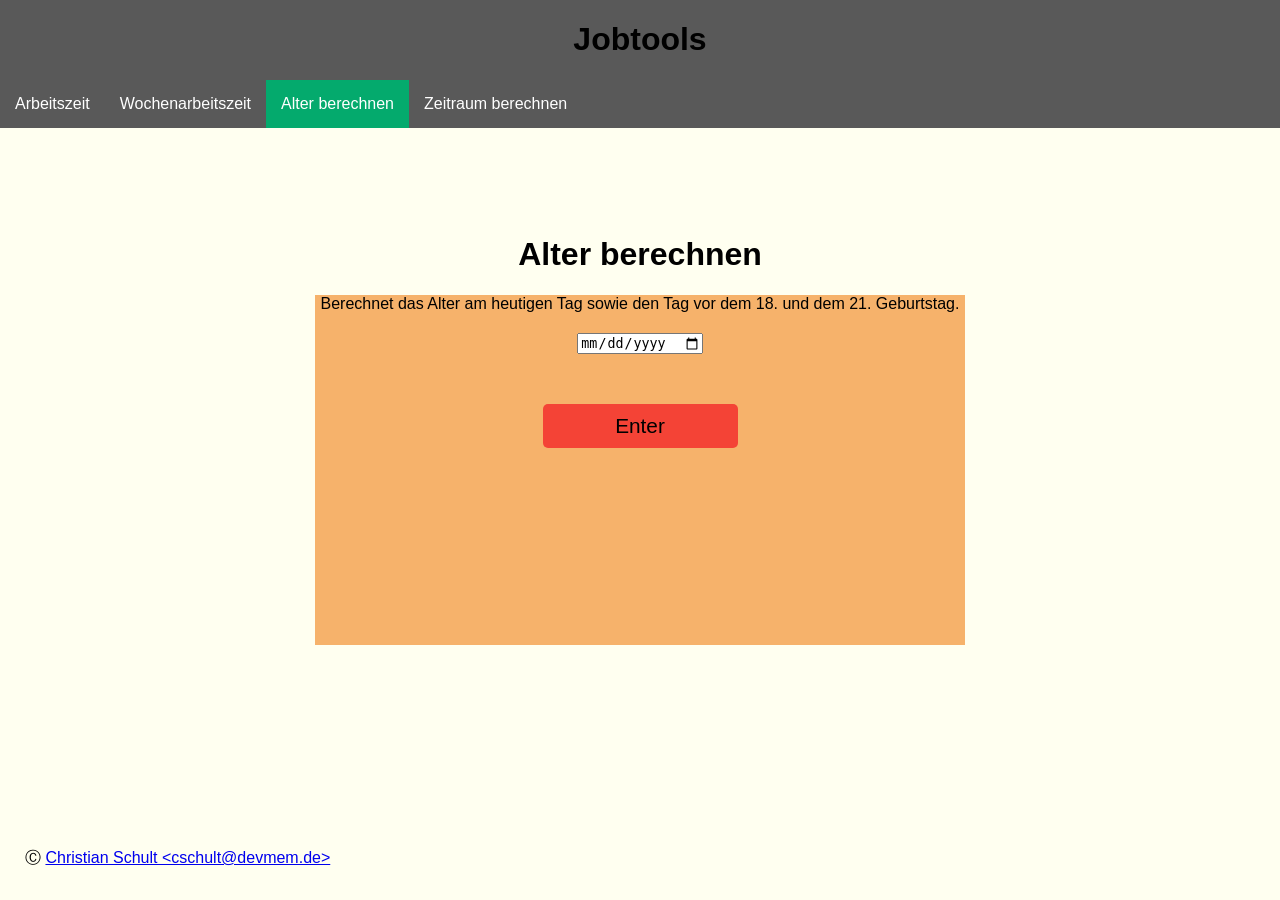
==== ages.html @ 086c0477 "Initial commit" ====
<!doctype html>
<html lang="de">

<head>
  <meta charset="UTF-8" />
  <meta name="viewport" content="width=device-width, initial-scale=1" />
  <title>mehr Ideen</title>
  <link href="style.css" rel="stylesheet" />
  <script src="ages.js" async></script>
</head>

<body>
  <header>
    <h1>Jobtools</h1>
    <nav class="navbar">
      <ul>
        <li><a href="index.html">Arbeitszeit</a></li>
        <li><a href="convert.html">Wochenarbeitszeit</a></li>
        <li><a class="active" href="#">Alter berechnen</a></li>
        <li><a href="durations.html">Zeitraum berechnen</a></li>
      </ul>
    </nav>
  </header>

  <main>
    <h1>Alter berechnen</h1>
    <div id="maxi-container">
      Berechnet das Alter am heutigen Tag sowie den Tag vor dem 18. und dem
      21. Geburtstag.<br />

      <div id="input-container">
        <input type="date" name="birthday" id="birthday" value="" />
      </div>
      <div id="button-container">
        <button type="submit" onclick="action()">Enter</button>
      </div>
      <div id="result-container">
        <p>heutiges Alter:</p>
        <p id="age-today"></p>
        <p>Tag vor dem 18.:</p>
        <p id="day-before-18"></p>
        <p>Tag vor dem 21.:</p>
        <p id="day-before-21"></p>
      </div>
    </div>
  </main>

  <footer>
    <p>
      &#9400;
      <a href="mailto:cschult@devmem.de">Christian Schult &lt;cschult@devmem.de&gt;</a>
    </p>
  </footer>
</body>

</html>
---- style.css ----
body {
  margin: 0;
  background-color: ivory;
  font-family: Arial, Helvetica, sans-serif;
  font-size: 1rem;
}

header {
  position: fixed;
  top: 0;
  left: 0;
  width: 100%;
  z-index: 999;
  background-color: hsl(0, 0%, 35%);
}

footer {
  position: fixed;
  bottom: 0;
  padding: 15px 25px;
}

h1 {
  text-align: center;
}

.navbar ul {
  margin: 0;
  list-style-type: none;
  background-color: hsl(0, 0%, 35%);
  padding: 0;
  overflow: hidden;
}

.navbar a {
  color: white;
  text-decoration: none;
  padding: 15px;
  display: block;
  text-align: center;
}

.navbar a:hover {
  background-color: hsl(0, 0%, 60%);
}

.navbar li {
  float: left;
}

.navbar a.active {
  /* background-color: hsl(0, 0%, 15%); */
  background-color: #04AA6D;
}
/* main h2 { */
/*   font-family: Arial, Helvetica, sans-serif; */
/* } */

main {
  margin-top: 200px;
  padding: 15px 25px;
}

#maxi-container {
  min-width: 300px;
  max-width: 650px;
  height: 350px;
  text-align: center;
  margin: 0 auto;
  background-color: #f6b26b;
}

#input-container {
  display: flex;
  flex-direction: column;
  /* display: flex; */
  align-items: center;
  margin: 0 0 30px 0;
  /* min-width: 300px; */
  /* max-width: 450px; */
  border: none;
  padding: 20px 45px;
  /* border-radius: 5px; */
  text-align: center;
  background-color: #f6b26b;
}

.input-line {
  display: flex;
  align-items: center;
  text-align: center;
}

.input-line button {
  margin: 10px;
  /* display: block; */
  /* margin: 10px; */
  padding: 20px 45px;
  width: 180px;
}

#button-container {
  /* display: flex; */
  /* align-items: center; */
  /* margin: 0 60px 0 60px; */
  /* min-width: 300px; */
  /* max-width: 450px; */
  /* width: 392px; */
  border: none;
  /* padding: 20px 45px; */
  /* border-radius: 5px; */
  text-align: center;
}

#result-container {
  /* display: flex; */
  /* flex-direction: column; */
  visibility: hidden;
  /* align-items: center; */
  /* width: 300px; */
  margin: 30px 0 0 0;
  /* min-width: 300px; */
  /* max-width: 450px; */
  /* height: 180px; */
  border: none;
  /* padding: 20px 45px; */
  /* border-radius: 5px; */
  text-align: center;
  background-color: #6aa84f;
}

button {
  margin: 0 auto;
  display: block;
  width: 30%;
  /* width: 300px; */
  padding: 10px 0px;
  border-radius: 5px;
  /* https://www.color-hex.com/color/f44336 */
  background-color: #f44336;
  font-size: 1.3rem;
  cursor: pointer;
  outline: none;
  border: none;
  /* box-shadow: 0 6px #999; */
  /* transition: all 0.4s ease; */
  /* transition: margin 0.4s ease; */
}

button span {
  display: inline-block;
}

button:hover {
  /* background-color: #f44336; */
  /* background-color: #f55a4e; */
  background-color: #db3c30;
  scale: 1.03;
}

button:hover span {
  transform: scale(0.9709);
}

button:active {
  /* background-color: #3e8e41; */
  background-color: #6aa84f;
  box-shadow: 0 4px #666;
  transform: translateY(3px);
}

#workTime, #endDay, #diffTime, #pause {
  display: none;
  /* padding: 5px 10px; */
  margin: 8px;
  background-color: #6aa84f;
}

input[type=time] {
  margin-left: 5px;
  margin-right: 5px;
  font-size: 1.1rem;
  border-radius: 4px;
  border: none;
}

footer b {
  text-decoration: none;
}

#week-container {
  display: flex;
  flex-direction: column;
  align-items: center;
  gap: 8px;
  width: 300px;
  border: none;
  padding: 20px 45px;
  border-radius: 5px;
  text-align: center;
  background-color: #6fa8dc;
}

#week-inputs {
  display: flex;
  align-items: center;
  gap: 5px;
}

#weekPercent {
  min-width: 3ch;
  font-size: 1.1rem;
  border-radius: 4px;
  border: none;
  text-align: right;
  -moz-appearance: textfield;
}

#weekPercent::-webkit-outer-spin-button,
#weekPercent::-webkit-inner-spin-button {
  -webkit-appearance: none;
  margin: 0;
}

#weekHours {
  width: 60px;
  font-size: 1.1rem;
  border-radius: 4px;
  border: none;
  text-align: right;
}
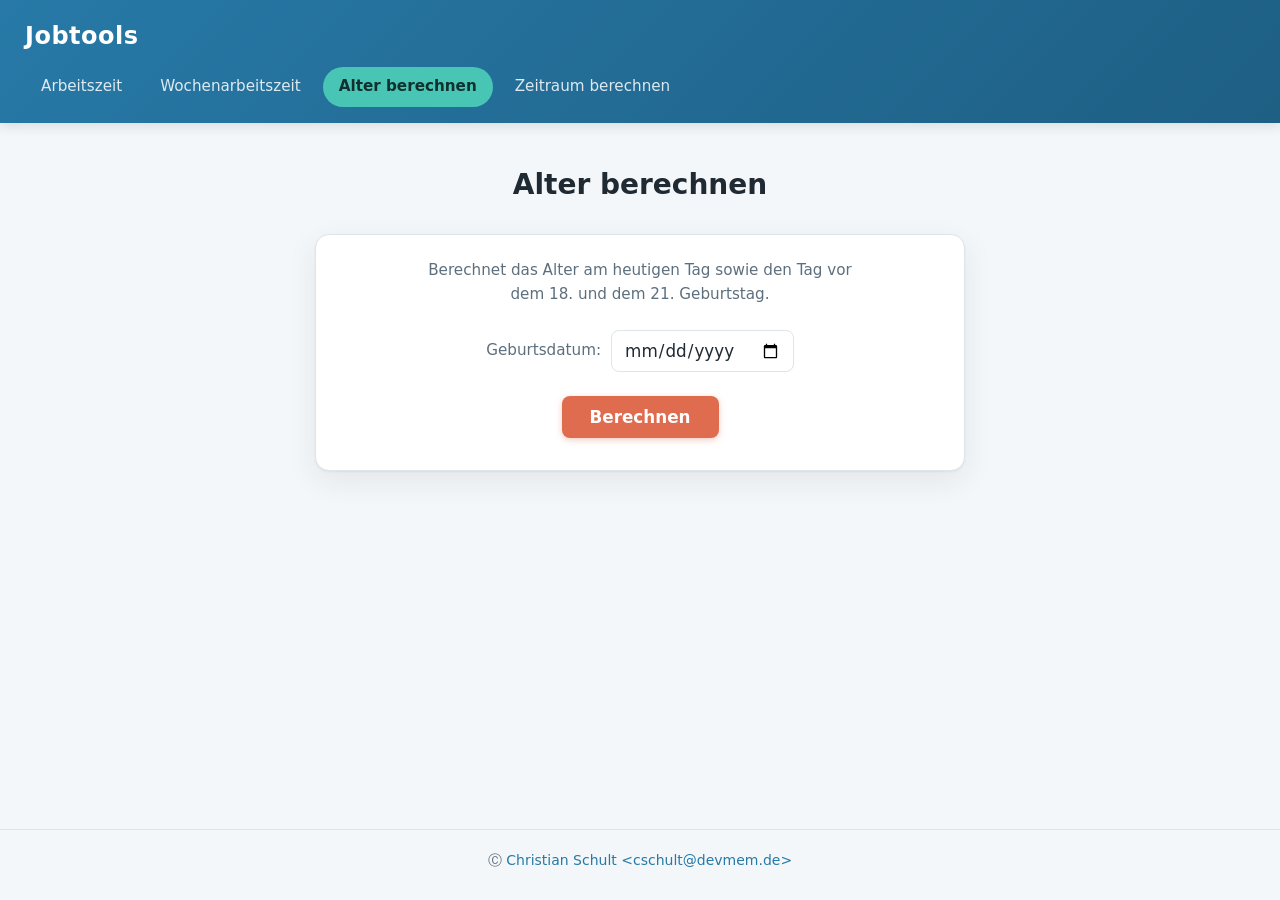
==== commit d5597e51: "Einheitliches Design für alle Seiten - style.css neu aufgebaut: Designsystem mit CSS-Variablen für d" ====
--- a/ages.html
+++ b/ages.html
@@ -4,14 +4,14 @@
 <head>
   <meta charset="UTF-8" />
   <meta name="viewport" content="width=device-width, initial-scale=1" />
-  <title>mehr Ideen</title>
+  <title>Alter berechnen</title>
   <link href="style.css" rel="stylesheet" />
   <script src="ages.js" async></script>
 </head>
 
 <body>
   <header>
-    <h1>Jobtools</h1>
+    <p class="brand">Jobtools</p>
     <nav class="navbar">
       <ul>
         <li><a href="index.html">Arbeitszeit</a></li>
@@ -25,22 +25,24 @@
   <main>
     <h1>Alter berechnen</h1>
     <div id="maxi-container">
-      Berechnet das Alter am heutigen Tag sowie den Tag vor dem 18. und dem
-      21. Geburtstag.<br />
+      <p class="hint">
+        Berechnet das Alter am heutigen Tag sowie den Tag vor dem 18. und dem
+        21. Geburtstag.
+      </p>
 
       <div id="input-container">
-        <input type="date" name="birthday" id="birthday" value="" />
+        <div class="input-line">
+          <label for="birthday">Geburtsdatum:</label>
+          <input type="date" name="birthday" id="birthday" value="" />
+        </div>
       </div>
       <div id="button-container">
-        <button type="submit" onclick="action()">Enter</button>
+        <button type="submit" onclick="action()">Berechnen</button>
       </div>
       <div id="result-container">
-        <p>heutiges Alter:</p>
-        <p id="age-today"></p>
-        <p>Tag vor dem 18.:</p>
-        <p id="day-before-18"></p>
-        <p>Tag vor dem 21.:</p>
-        <p id="day-before-21"></p>
+        <p>heutiges Alter: <span id="age-today"></span></p>
+        <p>Tag vor dem 18.: <span id="day-before-18"></span></p>
+        <p>Tag vor dem 21.: <span id="day-before-21"></span></p>
       </div>
     </div>
   </main>
--- a/style.css
+++ b/style.css
@@ -1,231 +1,478 @@
+/* ---------------------------------------------------------------
+   jobtools – gemeinsames Designsystem
+   Farben: #2779a7 (Blau), #49c5b6 (Türkis), #DF6C4F (Koralle)
+   --------------------------------------------------------------- */
+
+:root {
+  --blue: #2779a7;
+  --blue-dark: #1e5f84;
+  --blue-tint: #eaf3f8;
+  --teal: #49c5b6;
+  --teal-dark: #35a698;
+  --teal-tint: #e7f8f5;
+  --coral: #df6c4f;
+  --coral-dark: #c8563a;
+  --coral-tint: #fdefe9;
+
+  --ink: #1f2a33;
+  --muted: #5d6f7d;
+  --bg: #f4f7f9;
+  --surface: #ffffff;
+  --border: #dde5ea;
+
+  --radius: 14px;
+  --radius-sm: 8px;
+  --shadow: 0 1px 2px rgba(31, 42, 51, 0.06), 0 10px 30px rgba(31, 42, 51, 0.08);
+  --ring: 0 0 0 3px rgba(73, 197, 182, 0.35);
+}
+
+*,
+*::before,
+*::after {
+  box-sizing: border-box;
+}
+
 body {
   margin: 0;
-  background-color: ivory;
-  font-family: Arial, Helvetica, sans-serif;
+  min-height: 100vh;
+  display: flex;
+  flex-direction: column;
+  background-color: var(--bg);
+  color: var(--ink);
+  font-family: "Segoe UI", system-ui, -apple-system, Roboto, Arial, sans-serif;
   font-size: 1rem;
-}
+  line-height: 1.55;
+  -webkit-font-smoothing: antialiased;
+}
+
+/* ---------------------------------------------------------------
+   Kopfbereich und Navigation
+   --------------------------------------------------------------- */
 
 header {
-  position: fixed;
+  position: sticky;
   top: 0;
-  left: 0;
+  z-index: 999;
+  background: linear-gradient(135deg, var(--blue) 0%, var(--blue-dark) 100%);
+  box-shadow: 0 2px 12px rgba(31, 42, 51, 0.15);
+}
+
+.brand {
+  margin: 0;
+  padding: 18px 25px 0;
+  color: #fff;
+  font-size: 1.5rem;
+  font-weight: 600;
+  letter-spacing: 0.02em;
+}
+
+.navbar ul {
+  display: flex;
+  flex-wrap: wrap;
+  gap: 6px;
+  margin: 0;
+  padding: 12px 25px 16px;
+  list-style: none;
+}
+
+.navbar a {
+  display: block;
+  padding: 8px 16px;
+  border-radius: 999px;
+  color: rgba(255, 255, 255, 0.85);
+  font-size: 0.95rem;
+  text-decoration: none;
+  transition: background-color 0.2s ease, color 0.2s ease;
+}
+
+.navbar a:hover {
+  background-color: rgba(255, 255, 255, 0.15);
+  color: #fff;
+}
+
+.navbar a.active {
+  background-color: var(--teal);
+  color: #10312d;
+  font-weight: 600;
+}
+
+/* ---------------------------------------------------------------
+   Grundgerüst
+   --------------------------------------------------------------- */
+
+main {
+  flex: 1;
   width: 100%;
-  z-index: 999;
-  background-color: hsl(0, 0%, 35%);
+  padding: 40px 25px 60px;
+}
+
+main h1 {
+  margin: 0 auto 28px;
+  max-width: 650px;
+  font-size: 1.75rem;
+  font-weight: 600;
+  text-align: center;
+}
+
+main h3 {
+  margin: 0 0 20px;
+  color: var(--muted);
+  font-size: 1rem;
+  font-weight: 500;
 }
 
 footer {
-  position: fixed;
-  bottom: 0;
-  padding: 15px 25px;
-}
-
-h1 {
+  padding: 20px 25px 28px;
+  border-top: 1px solid var(--border);
+  color: var(--muted);
+  font-size: 0.875rem;
   text-align: center;
 }
 
-.navbar ul {
-  margin: 0;
-  list-style-type: none;
-  background-color: hsl(0, 0%, 35%);
-  padding: 0;
-  overflow: hidden;
-}
-
-.navbar a {
-  color: white;
+footer p {
+  margin: 0;
+}
+
+footer a {
+  color: var(--blue);
   text-decoration: none;
-  padding: 15px;
-  display: block;
+}
+
+footer a:hover {
+  text-decoration: underline;
+}
+
+/* ---------------------------------------------------------------
+   Karte
+   --------------------------------------------------------------- */
+
+#maxi-container {
+  min-width: 280px;
+  max-width: 650px;
+  margin: 0 auto;
+  padding: 32px 28px;
+  border: 1px solid var(--border);
+  border-radius: var(--radius);
+  background-color: var(--surface);
+  box-shadow: var(--shadow);
   text-align: center;
 }
 
-.navbar a:hover {
-  background-color: hsl(0, 0%, 60%);
-}
-
-.navbar li {
-  float: left;
-}
-
-.navbar a.active {
-  /* background-color: hsl(0, 0%, 15%); */
-  background-color: #04AA6D;
-}
-/* main h2 { */
-/*   font-family: Arial, Helvetica, sans-serif; */
-/* } */
-
-main {
-  margin-top: 200px;
-  padding: 15px 25px;
-}
-
-#maxi-container {
-  min-width: 300px;
-  max-width: 650px;
-  height: 350px;
-  text-align: center;
-  margin: 0 auto;
-  background-color: #f6b26b;
-}
-
 #input-container {
-  display: flex;
-  flex-direction: column;
-  /* display: flex; */
-  align-items: center;
-  margin: 0 0 30px 0;
-  /* min-width: 300px; */
-  /* max-width: 450px; */
-  border: none;
-  padding: 20px 45px;
-  /* border-radius: 5px; */
-  text-align: center;
-  background-color: #f6b26b;
-}
-
-.input-line {
-  display: flex;
-  align-items: center;
-  text-align: center;
-}
-
-.input-line button {
-  margin: 10px;
-  /* display: block; */
-  /* margin: 10px; */
-  padding: 20px 45px;
-  width: 180px;
-}
-
-#button-container {
-  /* display: flex; */
-  /* align-items: center; */
-  /* margin: 0 60px 0 60px; */
-  /* min-width: 300px; */
-  /* max-width: 450px; */
-  /* width: 392px; */
-  border: none;
-  /* padding: 20px 45px; */
-  /* border-radius: 5px; */
-  text-align: center;
-}
-
-#result-container {
-  /* display: flex; */
-  /* flex-direction: column; */
-  visibility: hidden;
-  /* align-items: center; */
-  /* width: 300px; */
-  margin: 30px 0 0 0;
-  /* min-width: 300px; */
-  /* max-width: 450px; */
-  /* height: 180px; */
-  border: none;
-  /* padding: 20px 45px; */
-  /* border-radius: 5px; */
-  text-align: center;
-  background-color: #6aa84f;
-}
-
-button {
-  margin: 0 auto;
-  display: block;
-  width: 30%;
-  /* width: 300px; */
-  padding: 10px 0px;
-  border-radius: 5px;
-  /* https://www.color-hex.com/color/f44336 */
-  background-color: #f44336;
-  font-size: 1.3rem;
-  cursor: pointer;
-  outline: none;
-  border: none;
-  /* box-shadow: 0 6px #999; */
-  /* transition: all 0.4s ease; */
-  /* transition: margin 0.4s ease; */
-}
-
-button span {
-  display: inline-block;
-}
-
-button:hover {
-  /* background-color: #f44336; */
-  /* background-color: #f55a4e; */
-  background-color: #db3c30;
-  scale: 1.03;
-}
-
-button:hover span {
-  transform: scale(0.9709);
-}
-
-button:active {
-  /* background-color: #3e8e41; */
-  background-color: #6aa84f;
-  box-shadow: 0 4px #666;
-  transform: translateY(3px);
-}
-
-#workTime, #endDay, #diffTime, #pause {
-  display: none;
-  /* padding: 5px 10px; */
-  margin: 8px;
-  background-color: #6aa84f;
-}
-
-input[type=time] {
-  margin-left: 5px;
-  margin-right: 5px;
-  font-size: 1.1rem;
-  border-radius: 4px;
-  border: none;
-}
-
-footer b {
-  text-decoration: none;
-}
-
-#week-container {
   display: flex;
   flex-direction: column;
   align-items: center;
+  gap: 14px;
+  margin: 0 0 24px;
+  text-align: center;
+}
+
+.input-line {
+  display: flex;
+  flex-wrap: wrap;
+  align-items: center;
+  justify-content: center;
+  gap: 10px;
+}
+
+/* Beschriftung, Eingabe und Button zeilenübergreifend bündig */
+.form-grid {
+  display: grid;
+  grid-template-columns: max-content max-content max-content;
+  justify-content: center;
+  align-items: center;
+  gap: 14px;
+}
+
+.form-grid label {
+  text-align: right;
+}
+
+.form-grid input {
+  width: 8rem;
+}
+
+label {
+  color: var(--muted);
+  font-size: 0.95rem;
+  font-weight: 500;
+}
+
+/* ---------------------------------------------------------------
+   Formularelemente
+   --------------------------------------------------------------- */
+
+input[type="time"],
+input[type="date"],
+input[type="number"],
+input[type="text"] {
+  padding: 9px 12px;
+  border: 1px solid var(--border);
+  border-radius: var(--radius-sm);
+  background-color: var(--surface);
+  color: var(--ink);
+  font-family: inherit;
+  font-size: 1.05rem;
+  transition: border-color 0.2s ease, box-shadow 0.2s ease;
+}
+
+input[type="time"]:hover,
+input[type="date"]:hover,
+input[type="number"]:hover,
+input[type="text"]:hover {
+  border-color: var(--teal);
+}
+
+input:focus-visible {
+  outline: none;
+  border-color: var(--teal);
+  box-shadow: var(--ring);
+}
+
+/* Optionsfelder als Segmente */
+
+.option-group {
+  display: flex;
+  flex-wrap: wrap;
+  justify-content: center;
   gap: 8px;
-  width: 300px;
+}
+
+.option-group input[type="radio"] {
+  position: absolute;
+  opacity: 0;
+  pointer-events: none;
+}
+
+.option-group label {
+  padding: 8px 18px;
+  border: 1px solid var(--border);
+  border-radius: 999px;
+  background-color: var(--surface);
+  cursor: pointer;
+  transition: all 0.2s ease;
+}
+
+.option-group label:hover {
+  border-color: var(--teal);
+  color: var(--teal-dark);
+}
+
+.option-group input[type="radio"]:checked + label {
+  border-color: var(--teal);
+  background-color: var(--teal);
+  color: #10312d;
+  font-weight: 600;
+}
+
+.option-group input[type="radio"]:focus-visible + label {
+  box-shadow: var(--ring);
+}
+
+/* ---------------------------------------------------------------
+   Buttons
+   --------------------------------------------------------------- */
+
+button {
+  padding: 11px 28px;
   border: none;
-  padding: 20px 45px;
-  border-radius: 5px;
-  text-align: center;
-  background-color: #6fa8dc;
-}
-
-#week-inputs {
-  display: flex;
+  border-radius: var(--radius-sm);
+  background-color: var(--coral);
+  color: #fff;
+  font-family: inherit;
+  font-size: 1.05rem;
+  font-weight: 600;
+  cursor: pointer;
+  box-shadow: 0 2px 6px rgba(223, 108, 79, 0.35);
+  transition: background-color 0.2s ease, transform 0.1s ease,
+    box-shadow 0.2s ease;
+}
+
+button:hover {
+  background-color: var(--coral-dark);
+  box-shadow: 0 4px 12px rgba(223, 108, 79, 0.4);
+}
+
+button:focus-visible {
+  outline: none;
+  box-shadow: var(--ring);
+}
+
+button:active {
+  transform: translateY(2px);
+  box-shadow: 0 1px 3px rgba(223, 108, 79, 0.35);
+}
+
+#button-container {
+  display: flex;
+  justify-content: center;
+  margin: 8px 0 0;
+}
+
+/* ---------------------------------------------------------------
+   Ergebnisse
+   --------------------------------------------------------------- */
+
+/* Sichtbarkeit steuern index.js bzw. ages.js über display */
+#result-container {
+  display: none;
+  flex-direction: column;
+  gap: 8px;
+  margin: 26px 0 0;
+  padding: 20px;
+  border: 1px solid var(--border);
+  border-left: 4px solid var(--blue);
+  border-radius: var(--radius-sm);
+  background-color: var(--blue-tint);
+  text-align: left;
+}
+
+#result-container p {
+  margin: 0;
+  font-size: 1.05rem;
+}
+
+#result-container span {
+  color: var(--blue-dark);
+  font-weight: 600;
+  font-variant-numeric: tabular-nums;
+}
+
+/* Ergebniszeilen der Arbeitszeitberechnung – Sichtbarkeit steuert index.js */
+#workTime,
+#endDay,
+#diffTime,
+#pause {
+  display: none;
+}
+
+.result-box {
+  display: flex;
+  flex-direction: column;
+  gap: 8px;
+  margin: 26px 0 0;
+  padding: 20px;
+  border: 1px solid var(--border);
+  border-left: 4px solid var(--blue);
+  border-radius: var(--radius-sm);
+  background-color: var(--blue-tint);
+  text-align: left;
+}
+
+/* Ergebnisbox ausblenden, bis ein Wert berechnet wurde */
+.result-box:not(:has(.value:not(:empty))) {
+  display: none;
+}
+
+.result-grid {
+  display: grid;
+  grid-template-columns: max-content 1fr;
+  align-items: baseline;
+  gap: 12px 18px;
+  margin: 0;
+}
+
+.result-grid dt {
+  color: var(--muted);
+  font-size: 0.95rem;
+}
+
+.result-grid dd {
+  display: flex;
+  flex-wrap: wrap;
+  align-items: baseline;
+  gap: 10px;
+  margin: 0;
+  color: var(--blue-dark);
+  font-size: 1.15rem;
+  font-weight: 600;
+  font-variant-numeric: tabular-nums;
+}
+
+/* Einheitenkennzeichnung – macht dezimal und hh:mm unterscheidbar */
+.unit {
+  padding: 2px 10px;
+  border-radius: 999px;
+  background-color: var(--teal);
+  color: #10312d;
+  font-size: 0.75rem;
+  font-weight: 600;
+  letter-spacing: 0.02em;
+}
+
+.note {
+  margin: 16px 0 0;
+  color: var(--muted);
+  font-size: 0.85rem;
+  font-weight: 400;
+}
+
+/* ---------------------------------------------------------------
+   Zeitraum berechnen
+   --------------------------------------------------------------- */
+
+.field-group {
+  display: flex;
+  flex-direction: column;
   align-items: center;
-  gap: 5px;
-}
-
-#weekPercent {
-  min-width: 3ch;
-  font-size: 1.1rem;
-  border-radius: 4px;
-  border: none;
-  text-align: right;
-  -moz-appearance: textfield;
-}
-
-#weekPercent::-webkit-outer-spin-button,
-#weekPercent::-webkit-inner-spin-button {
-  -webkit-appearance: none;
-  margin: 0;
-}
-
-#weekHours {
-  width: 60px;
-  font-size: 1.1rem;
-  border-radius: 4px;
-  border: none;
-  text-align: right;
-}
+  gap: 12px;
+  margin: 0 0 24px;
+}
+
+.field-group:last-of-type {
+  margin-bottom: 0;
+}
+
+.hint {
+  margin: -8px auto 24px;
+  max-width: 46ch;
+  color: var(--muted);
+  font-size: 0.95rem;
+}
+
+/* ---------------------------------------------------------------
+   Kleine Bildschirme
+   --------------------------------------------------------------- */
+
+@media (max-width: 480px) {
+  main {
+    padding: 24px 14px 40px;
+  }
+
+  #maxi-container {
+    padding: 24px 18px;
+  }
+
+  .brand,
+  .navbar ul {
+    padding-left: 14px;
+    padding-right: 14px;
+  }
+
+  .form-grid {
+    grid-template-columns: 1fr;
+    gap: 8px;
+  }
+
+  .form-grid label {
+    text-align: center;
+  }
+
+  .form-grid input {
+    width: 100%;
+  }
+
+  .form-grid button {
+    margin-bottom: 10px;
+    width: 100%;
+  }
+
+  .result-grid {
+    grid-template-columns: 1fr;
+    gap: 4px 0;
+  }
+
+  .result-grid dd {
+    margin-bottom: 10px;
+  }
+}
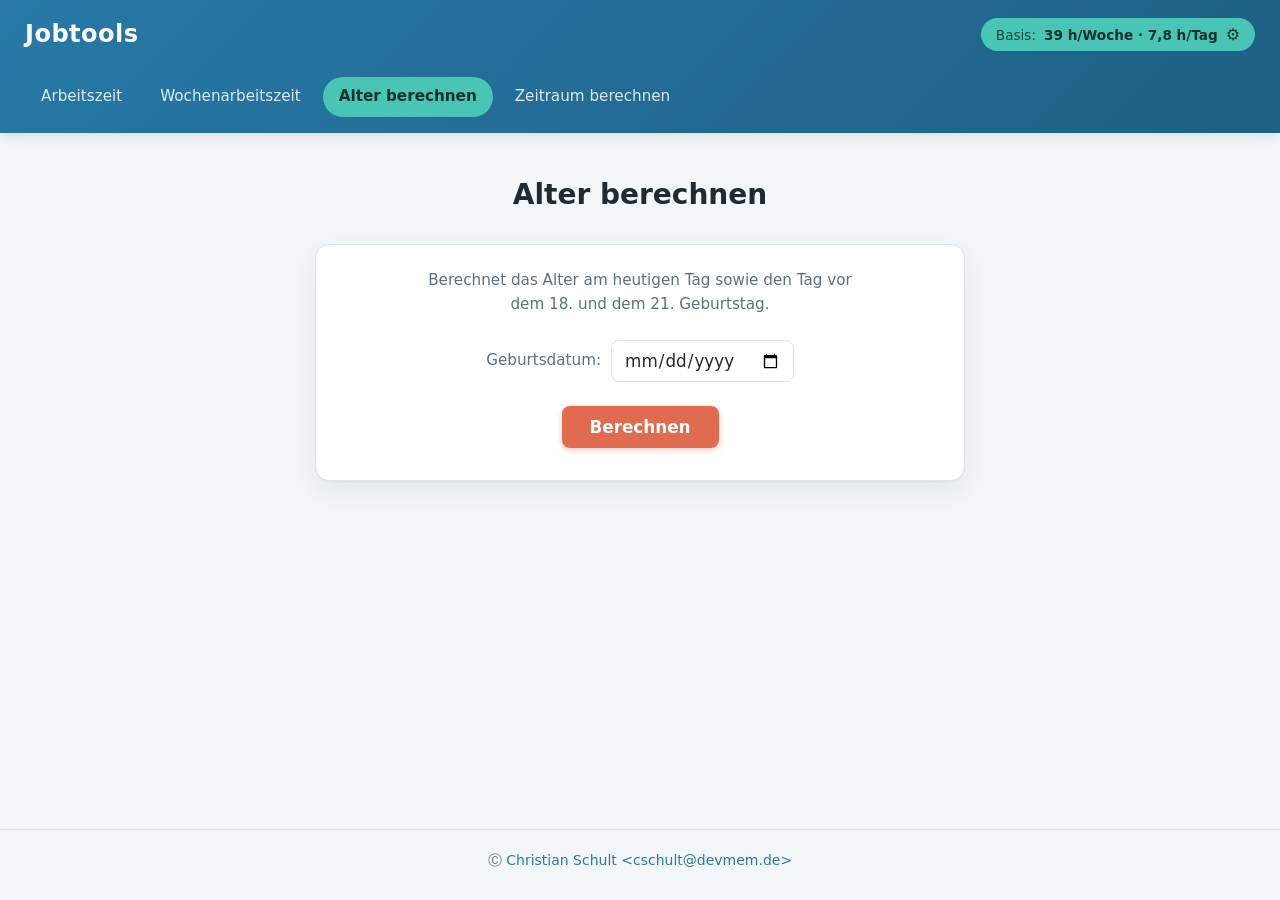
==== commit dc7b093e: "Berechnungsbasis einstellbar und dauerhaft speichern Wochenstunden und Stunden pro Arbeitstag sind z" ====
--- a/ages.html
+++ b/ages.html
@@ -6,7 +6,8 @@
   <meta name="viewport" content="width=device-width, initial-scale=1" />
   <title>Alter berechnen</title>
   <link href="style.css" rel="stylesheet" />
-  <script src="ages.js" async></script>
+  <script src="settings.js" defer></script>
+  <script src="ages.js" defer></script>
 </head>
 
 <body>
--- a/style.css
+++ b/style.css
@@ -53,17 +53,30 @@
   position: sticky;
   top: 0;
   z-index: 999;
+  display: flex;
+  flex-wrap: wrap;
+  align-items: center;
+  gap: 12px;
+  padding: 16px 25px 0;
   background: linear-gradient(135deg, var(--blue) 0%, var(--blue-dark) 100%);
   box-shadow: 0 2px 12px rgba(31, 42, 51, 0.15);
 }
 
+/* Reihenfolge im Header: Titel, Basis-Anzeige, darunter die Navigation.
+   settings.js hängt die Basis-Anzeige ans Ende des Headers. */
 .brand {
+  order: 1;
+  flex: 1 1 auto;
   margin: 0;
-  padding: 18px 25px 0;
   color: #fff;
   font-size: 1.5rem;
   font-weight: 600;
   letter-spacing: 0.02em;
+}
+
+.navbar {
+  order: 3;
+  flex: 1 1 100%;
 }
 
 .navbar ul {
@@ -71,7 +84,7 @@
   flex-wrap: wrap;
   gap: 6px;
   margin: 0;
-  padding: 12px 25px 16px;
+  padding: 12px 0 16px;
   list-style: none;
 }
 
@@ -94,6 +107,136 @@
   background-color: var(--teal);
   color: #10312d;
   font-weight: 600;
+}
+
+/* ---------------------------------------------------------------
+   Berechnungsbasis: Anzeige im Header und Einstellbereich
+   --------------------------------------------------------------- */
+
+.settings {
+  order: 2;
+  position: relative;
+}
+
+.settings-toggle {
+  display: inline-flex;
+  align-items: center;
+  gap: 8px;
+  padding: 7px 15px;
+  border-radius: 999px;
+  background-color: var(--teal);
+  color: #10312d;
+  font-size: 0.85rem;
+  box-shadow: none;
+}
+
+.settings-toggle:hover {
+  background-color: var(--teal-dark);
+  box-shadow: none;
+}
+
+/* abweichende Basis fällt farblich auf */
+.settings-toggle.is-custom {
+  background-color: var(--coral);
+  color: #fff;
+}
+
+.settings-toggle.is-custom:hover {
+  background-color: var(--coral-dark);
+}
+
+.settings-label {
+  font-weight: 500;
+  opacity: 0.85;
+}
+
+.settings-icon {
+  font-size: 1rem;
+}
+
+.settings-panel {
+  position: absolute;
+  top: calc(100% + 10px);
+  right: 0;
+  z-index: 1000;
+  display: flex;
+  flex-direction: column;
+  gap: 6px;
+  width: min(330px, calc(100vw - 28px));
+  padding: 18px 20px 20px;
+  border: 1px solid var(--border);
+  border-radius: var(--radius);
+  background-color: var(--surface);
+  box-shadow: var(--shadow);
+  text-align: left;
+}
+
+.settings-panel[hidden],
+.settings-error[hidden],
+.settings-note[hidden] {
+  display: none;
+}
+
+.settings-panel h2 {
+  margin: 0 0 8px;
+  font-size: 1.05rem;
+  font-weight: 600;
+}
+
+.settings-panel label {
+  margin-top: 6px;
+}
+
+.settings-panel input {
+  width: 100%;
+}
+
+.settings-hint {
+  margin: 10px 0 0;
+  color: var(--muted);
+  font-size: 0.8rem;
+}
+
+.settings-error {
+  margin: 8px 0 0;
+  color: var(--coral-dark);
+  font-size: 0.8rem;
+  font-weight: 600;
+}
+
+.settings-note {
+  margin: 10px 0 0;
+  color: var(--muted);
+  font-size: 0.8rem;
+}
+
+.settings-actions {
+  display: flex;
+  align-items: center;
+  justify-content: space-between;
+  gap: 10px;
+  margin-top: 14px;
+}
+
+.settings-actions button {
+  padding: 8px 18px;
+  font-size: 0.95rem;
+}
+
+.link-button {
+  padding: 0;
+  background: none;
+  color: var(--blue);
+  font-size: 0.85rem;
+  font-weight: 500;
+  text-decoration: underline;
+  box-shadow: none;
+}
+
+.link-button:hover {
+  background: none;
+  color: var(--blue-dark);
+  box-shadow: none;
 }
 
 /* ---------------------------------------------------------------
@@ -389,6 +532,13 @@
   font-variant-numeric: tabular-nums;
 }
 
+/* Berechnungsbasis steht unauffälliger als die Ergebniswerte */
+.result-grid .basis {
+  color: var(--muted);
+  font-size: 0.95rem;
+  font-weight: 500;
+}
+
 /* Einheitenkennzeichnung – macht dezimal und hh:mm unterscheidbar */
 .unit {
   padding: 2px 10px;
@@ -443,10 +593,14 @@
     padding: 24px 18px;
   }
 
-  .brand,
-  .navbar ul {
+  header {
     padding-left: 14px;
     padding-right: 14px;
+  }
+
+  .settings-toggle {
+    font-size: 0.78rem;
+    padding: 6px 12px;
   }
 
   .form-grid {
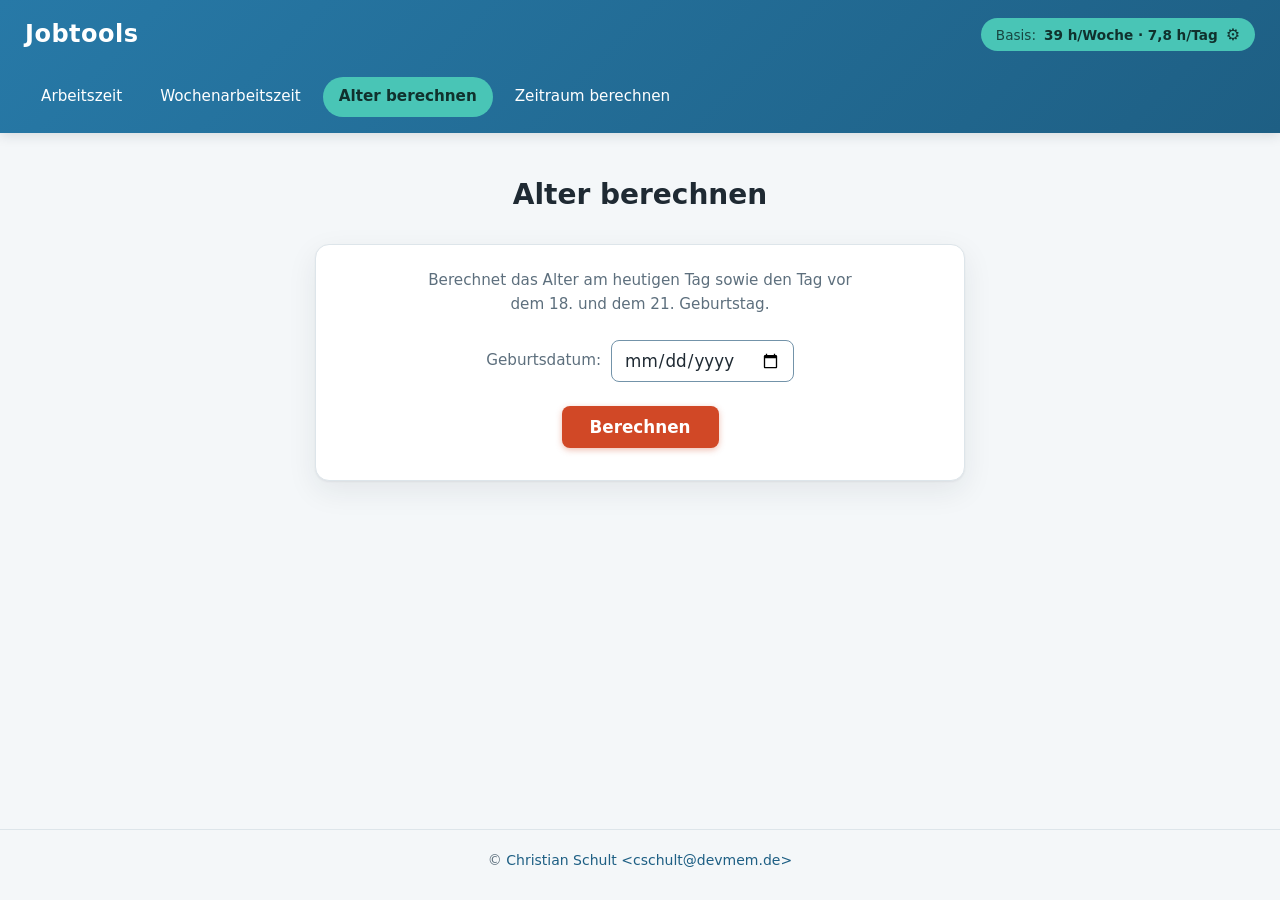
==== commit 3ce76dc9: "Barrierefreiheit: Tastaturbedienung, Semantik und skalierbare Schrift 1. Bilder: die App verwendet k" ====
--- a/ages.html
+++ b/ages.html
@@ -4,26 +4,28 @@
 <head>
   <meta charset="UTF-8" />
   <meta name="viewport" content="width=device-width, initial-scale=1" />
-  <title>Alter berechnen</title>
+  <title>Alter berechnen – Jobtools</title>
   <link href="style.css" rel="stylesheet" />
   <script src="settings.js" defer></script>
   <script src="ages.js" defer></script>
 </head>
 
 <body>
+  <a class="skip-link" href="#inhalt">Zum Inhalt springen</a>
+
   <header>
     <p class="brand">Jobtools</p>
-    <nav class="navbar">
+    <nav class="navbar" aria-label="Hauptnavigation">
       <ul>
         <li><a href="index.html">Arbeitszeit</a></li>
         <li><a href="convert.html">Wochenarbeitszeit</a></li>
-        <li><a class="active" href="#">Alter berechnen</a></li>
+        <li><a class="active" href="ages.html" aria-current="page">Alter berechnen</a></li>
         <li><a href="durations.html">Zeitraum berechnen</a></li>
       </ul>
     </nav>
   </header>
 
-  <main>
+  <main id="inhalt">
     <h1>Alter berechnen</h1>
     <div id="maxi-container">
       <p class="hint">
@@ -31,26 +33,38 @@
         21. Geburtstag.
       </p>
 
-      <div id="input-container">
-        <div class="input-line">
-          <label for="birthday">Geburtsdatum:</label>
-          <input type="date" name="birthday" id="birthday" value="" />
+      <form id="age-form">
+        <div id="input-container">
+          <div class="input-line">
+            <label for="birthday">Geburtsdatum:</label>
+            <input type="date" name="birthday" id="birthday" value="" />
+          </div>
         </div>
-      </div>
-      <div id="button-container">
-        <button type="submit" onclick="action()">Berechnen</button>
-      </div>
-      <div id="result-container">
-        <p>heutiges Alter: <span id="age-today"></span></p>
-        <p>Tag vor dem 18.: <span id="day-before-18"></span></p>
-        <p>Tag vor dem 21.: <span id="day-before-21"></span></p>
-      </div>
+        <div id="button-container">
+          <button type="submit">Berechnen</button>
+        </div>
+      </form>
+
+      <dl id="result-container" aria-live="polite">
+        <div class="result-row">
+          <dt>heutiges Alter</dt>
+          <dd id="age-today"></dd>
+        </div>
+        <div class="result-row">
+          <dt>Tag vor dem 18.</dt>
+          <dd id="day-before-18"></dd>
+        </div>
+        <div class="result-row">
+          <dt>Tag vor dem 21.</dt>
+          <dd id="day-before-21"></dd>
+        </div>
+      </dl>
     </div>
   </main>
 
   <footer>
     <p>
-      &#9400;
+      &copy;
       <a href="mailto:cschult@devmem.de">Christian Schult &lt;cschult@devmem.de&gt;</a>
     </p>
   </footer>
--- a/style.css
+++ b/style.css
@@ -1,6 +1,15 @@
 /* ---------------------------------------------------------------
    jobtools – gemeinsames Designsystem
    Farben: #2779a7 (Blau), #49c5b6 (Türkis), #DF6C4F (Koralle)
+
+   Koralle und Türkis tragen in Text- und Bedienrollen abgedunkelte
+   Varianten, damit die Kontraste WCAG 2.1 AA erfüllen. Der Türkiston
+   bleibt als Fläche mit dunkler Schrift unverändert (6,63:1).
+
+   Einheiten: Schrift, Abstände und Breiten durchgehend in rem, damit
+   alles der Schriftgröße des Browsers folgt; Media Query in em aus
+   demselben Grund. In px verbleiben nur Haarlinien, Fokusrahmen und
+   Schatten – die sollen bei größerer Schrift nicht mitwachsen.
    --------------------------------------------------------------- */
 
 :root {
@@ -10,20 +19,22 @@
   --teal: #49c5b6;
   --teal-dark: #35a698;
   --teal-tint: #e7f8f5;
-  --coral: #df6c4f;
-  --coral-dark: #c8563a;
+  --coral: #d14826;      /* weiße Schrift darauf: 4,50:1 */
+  --coral-dark: #b73f21; /* Hover und Fehlertext: 5,61:1 */
   --coral-tint: #fdefe9;
 
   --ink: #1f2a33;
   --muted: #5d6f7d;
   --bg: #f4f7f9;
   --surface: #ffffff;
-  --border: #dde5ea;
-
-  --radius: 14px;
-  --radius-sm: 8px;
+  --border: #dde5ea;        /* Karten und Trennlinien, rein dekorativ */
+  --border-input: #7393a9;  /* Bedienelemente: 3,24:1 auf Weiß, 3,01:1 auf --bg */
+  --focus: #35a598;         /* Fokusfarbe, 3,01:1 gegen Weiß */
+
+  --radius: 0.875rem;
+  --radius-sm: 0.5rem;
   --shadow: 0 1px 2px rgba(31, 42, 51, 0.06), 0 10px 30px rgba(31, 42, 51, 0.08);
-  --ring: 0 0 0 3px rgba(73, 197, 182, 0.35);
+  --ring: 0 0 0 3px rgba(53, 165, 152, 0.45);
 }
 
 *,
@@ -46,6 +57,43 @@
 }
 
 /* ---------------------------------------------------------------
+   Hilfen für Tastatur und Screenreader
+   --------------------------------------------------------------- */
+
+/* nur für Screenreader: sichtbar für assistive Technik, nicht am Bildschirm */
+.visually-hidden {
+  position: absolute;
+  width: 1px;
+  height: 1px;
+  margin: -1px;
+  padding: 0;
+  overflow: hidden;
+  clip-path: inset(50%);
+  white-space: nowrap;
+}
+
+/* überspringt die Navigation; wird erst beim Fokussieren sichtbar */
+.skip-link {
+  position: absolute;
+  left: 0.5rem;
+  top: -100%;
+  z-index: 1001;
+  padding: 0.75rem 1.25rem;
+  border-radius: var(--radius-sm);
+  background-color: var(--surface);
+  color: var(--blue-dark);
+  font-weight: 600;
+  text-decoration: none;
+  box-shadow: var(--shadow);
+}
+
+.skip-link:focus {
+  top: 0.5rem;
+  outline: 3px solid var(--focus);
+  outline-offset: 2px;
+}
+
+/* ---------------------------------------------------------------
    Kopfbereich und Navigation
    --------------------------------------------------------------- */
 
@@ -56,8 +104,8 @@
   display: flex;
   flex-wrap: wrap;
   align-items: center;
-  gap: 12px;
-  padding: 16px 25px 0;
+  gap: 0.75rem;
+  padding: 1rem 1.5625rem 0;
   background: linear-gradient(135deg, var(--blue) 0%, var(--blue-dark) 100%);
   box-shadow: 0 2px 12px rgba(31, 42, 51, 0.15);
 }
@@ -82,17 +130,18 @@
 .navbar ul {
   display: flex;
   flex-wrap: wrap;
-  gap: 6px;
+  gap: 0.375rem;
   margin: 0;
-  padding: 12px 0 16px;
+  padding: 0.75rem 0 1rem;
   list-style: none;
 }
 
 .navbar a {
   display: block;
-  padding: 8px 16px;
-  border-radius: 999px;
-  color: rgba(255, 255, 255, 0.85);
+  padding: 0.5rem 1rem;
+  border-radius: 99rem;  /* Pillenform */
+  /* volle Deckkraft: mit 85 % lag der Kontrast bei 3,95:1 */
+  color: #fff;
   font-size: 0.95rem;
   text-decoration: none;
   transition: background-color 0.2s ease, color 0.2s ease;
@@ -103,6 +152,13 @@
   color: #fff;
 }
 
+/* im Header trägt Weiß den Fokus (4,80:1), Türkis käme dort nur auf 1,6:1 */
+.navbar a:focus-visible,
+.settings-toggle:focus-visible {
+  outline: 3px solid #fff;
+  outline-offset: 2px;
+}
+
 .navbar a.active {
   background-color: var(--teal);
   color: #10312d;
@@ -121,9 +177,9 @@
 .settings-toggle {
   display: inline-flex;
   align-items: center;
-  gap: 8px;
-  padding: 7px 15px;
-  border-radius: 999px;
+  gap: 0.5rem;
+  padding: 0.4375rem 0.9375rem;
+  border-radius: 99rem;  /* Pillenform */
   background-color: var(--teal);
   color: #10312d;
   font-size: 0.85rem;
@@ -156,14 +212,14 @@
 
 .settings-panel {
   position: absolute;
-  top: calc(100% + 10px);
+  top: calc(100% + 0.625rem);
   right: 0;
   z-index: 1000;
   display: flex;
   flex-direction: column;
-  gap: 6px;
-  width: min(330px, calc(100vw - 28px));
-  padding: 18px 20px 20px;
+  gap: 0.375rem;
+  width: min(20.625rem, calc(100vw - 1.75rem));
+  padding: 1.125rem 1.25rem 1.25rem;
   border: 1px solid var(--border);
   border-radius: var(--radius);
   background-color: var(--surface);
@@ -178,13 +234,13 @@
 }
 
 .settings-panel h2 {
-  margin: 0 0 8px;
+  margin: 0 0 0.5rem;
   font-size: 1.05rem;
   font-weight: 600;
 }
 
 .settings-panel label {
-  margin-top: 6px;
+  margin-top: 0.375rem;
 }
 
 .settings-panel input {
@@ -192,20 +248,20 @@
 }
 
 .settings-hint {
-  margin: 10px 0 0;
+  margin: 0.625rem 0 0;
   color: var(--muted);
   font-size: 0.8rem;
 }
 
 .settings-error {
-  margin: 8px 0 0;
+  margin: 0.5rem 0 0;
   color: var(--coral-dark);
   font-size: 0.8rem;
   font-weight: 600;
 }
 
 .settings-note {
-  margin: 10px 0 0;
+  margin: 0.625rem 0 0;
   color: var(--muted);
   font-size: 0.8rem;
 }
@@ -214,12 +270,12 @@
   display: flex;
   align-items: center;
   justify-content: space-between;
-  gap: 10px;
-  margin-top: 14px;
+  gap: 0.625rem;
+  margin-top: 0.875rem;
 }
 
 .settings-actions button {
-  padding: 8px 18px;
+  padding: 0.5rem 1.125rem;
   font-size: 0.95rem;
 }
 
@@ -246,26 +302,28 @@
 main {
   flex: 1;
   width: 100%;
-  padding: 40px 25px 60px;
+  padding: 2.5rem 1.5625rem 3.75rem;
 }
 
 main h1 {
-  margin: 0 auto 28px;
-  max-width: 650px;
+  margin: 0 auto 1.75rem;
+  max-width: 40.625rem;
   font-size: 1.75rem;
   font-weight: 600;
   text-align: center;
 }
 
-main h3 {
-  margin: 0 0 20px;
+/* Einleitungssatz über einem Formular – bewusst kein <h3>, da es sich um
+   eine Anweisung handelt und die Überschriftenebene sonst übersprungen würde */
+.intro {
+  margin: 0 0 1.25rem;
   color: var(--muted);
   font-size: 1rem;
   font-weight: 500;
 }
 
 footer {
-  padding: 20px 25px 28px;
+  padding: 1.25rem 1.5625rem 1.75rem;
   border-top: 1px solid var(--border);
   color: var(--muted);
   font-size: 0.875rem;
@@ -277,7 +335,7 @@
 }
 
 footer a {
-  color: var(--blue);
+  color: var(--blue-dark);
   text-decoration: none;
 }
 
@@ -290,10 +348,10 @@
    --------------------------------------------------------------- */
 
 #maxi-container {
-  min-width: 280px;
-  max-width: 650px;
+  min-width: 17.5rem;
+  max-width: 40.625rem;
   margin: 0 auto;
-  padding: 32px 28px;
+  padding: 2rem 1.75rem;
   border: 1px solid var(--border);
   border-radius: var(--radius);
   background-color: var(--surface);
@@ -305,8 +363,8 @@
   display: flex;
   flex-direction: column;
   align-items: center;
-  gap: 14px;
-  margin: 0 0 24px;
+  gap: 0.875rem;
+  margin: 0 0 1.5rem;
   text-align: center;
 }
 
@@ -315,7 +373,7 @@
   flex-wrap: wrap;
   align-items: center;
   justify-content: center;
-  gap: 10px;
+  gap: 0.625rem;
 }
 
 /* Beschriftung, Eingabe und Button zeilenübergreifend bündig */
@@ -324,7 +382,7 @@
   grid-template-columns: max-content max-content max-content;
   justify-content: center;
   align-items: center;
-  gap: 14px;
+  gap: 0.875rem;
 }
 
 .form-grid label {
@@ -349,8 +407,8 @@
 input[type="date"],
 input[type="number"],
 input[type="text"] {
-  padding: 9px 12px;
-  border: 1px solid var(--border);
+  padding: 0.5625rem 0.75rem;
+  border: 1px solid var(--border-input);
   border-radius: var(--radius-sm);
   background-color: var(--surface);
   color: var(--ink);
@@ -363,24 +421,39 @@
 input[type="date"]:hover,
 input[type="number"]:hover,
 input[type="text"]:hover {
-  border-color: var(--teal);
+  border-color: var(--focus);
 }
 
 input:focus-visible {
   outline: none;
-  border-color: var(--teal);
+  border-color: var(--focus);
   box-shadow: var(--ring);
 }
 
-/* Optionsfelder als Segmente */
+/* Optionsfelder als Segmente – als <fieldset> mit <legend> ausgezeichnet,
+   damit Screenreader die Gruppe und ihre Beschriftung ansagen */
 
 .option-group {
   display: flex;
   flex-wrap: wrap;
   justify-content: center;
-  gap: 8px;
-}
-
+  gap: 0.5rem;
+  margin: 0;
+  padding: 0;
+  border: none;
+}
+
+.option-group legend {
+  width: 100%;
+  margin-bottom: 0.5rem;
+  padding: 0;
+  color: var(--muted);
+  font-size: 0.95rem;
+  font-weight: 500;
+  text-align: center;
+}
+
+/* nicht mit display: none ausblenden – das nähme den Feldern den Fokus */
 .option-group input[type="radio"] {
   position: absolute;
   opacity: 0;
@@ -388,28 +461,29 @@
 }
 
 .option-group label {
-  padding: 8px 18px;
-  border: 1px solid var(--border);
-  border-radius: 999px;
+  padding: 0.5rem 1.125rem;
+  border: 1px solid var(--border-input);
+  border-radius: 99rem;  /* Pillenform */
   background-color: var(--surface);
   cursor: pointer;
   transition: all 0.2s ease;
 }
 
+/* Textfarbe bleibt --muted (5,20:1); Türkis als Text erreichte nur 2,97:1 */
 .option-group label:hover {
-  border-color: var(--teal);
-  color: var(--teal-dark);
+  border-color: var(--focus);
 }
 
 .option-group input[type="radio"]:checked + label {
-  border-color: var(--teal);
+  border-color: var(--focus);
   background-color: var(--teal);
   color: #10312d;
   font-weight: 600;
 }
 
 .option-group input[type="radio"]:focus-visible + label {
-  box-shadow: var(--ring);
+  outline: 3px solid var(--focus);
+  outline-offset: 2px;
 }
 
 /* ---------------------------------------------------------------
@@ -417,7 +491,7 @@
    --------------------------------------------------------------- */
 
 button {
-  padding: 11px 28px;
+  padding: 0.6875rem 1.75rem;
   border: none;
   border-radius: var(--radius-sm);
   background-color: var(--coral);
@@ -426,30 +500,31 @@
   font-size: 1.05rem;
   font-weight: 600;
   cursor: pointer;
-  box-shadow: 0 2px 6px rgba(223, 108, 79, 0.35);
+  box-shadow: 0 2px 6px rgba(209, 72, 38, 0.35);
   transition: background-color 0.2s ease, transform 0.1s ease,
     box-shadow 0.2s ease;
 }
 
 button:hover {
   background-color: var(--coral-dark);
-  box-shadow: 0 4px 12px rgba(223, 108, 79, 0.4);
-}
-
+  box-shadow: 0 4px 12px rgba(209, 72, 38, 0.4);
+}
+
+/* durchgehender Rahmen statt Schatten: erreicht die 3:1 gegen jeden Untergrund */
 button:focus-visible {
-  outline: none;
-  box-shadow: var(--ring);
+  outline: 3px solid var(--focus);
+  outline-offset: 2px;
 }
 
 button:active {
   transform: translateY(2px);
-  box-shadow: 0 1px 3px rgba(223, 108, 79, 0.35);
+  box-shadow: 0 1px 3px rgba(209, 72, 38, 0.35);
 }
 
 #button-container {
   display: flex;
   justify-content: center;
-  margin: 8px 0 0;
+  margin: 0.5rem 0 0;
 }
 
 /* ---------------------------------------------------------------
@@ -457,12 +532,16 @@
    --------------------------------------------------------------- */
 
 /* Sichtbarkeit steuern index.js bzw. ages.js über display */
+/* Ergebnisliste: <dl> mit Bezeichnung und Wert, eingeblendet von index.js
+   bzw. ages.js. Die Zeilen lösen sich per display: contents ins Raster der
+   Liste auf, damit die Spalten zeilenübergreifend bündig stehen. */
 #result-container {
   display: none;
-  flex-direction: column;
-  gap: 8px;
-  margin: 26px 0 0;
-  padding: 20px;
+  grid-template-columns: max-content 1fr;
+  align-items: baseline;
+  gap: 0.75rem 1.125rem;
+  margin: 1.625rem 0 0;
+  padding: 1.25rem;
   border: 1px solid var(--border);
   border-left: 4px solid var(--blue);
   border-radius: var(--radius-sm);
@@ -470,31 +549,30 @@
   text-align: left;
 }
 
-#result-container p {
+#result-container .result-row {
+  display: contents;
+}
+
+#result-container dt {
+  color: var(--muted);
+  font-size: 0.95rem;
+}
+
+#result-container dd {
   margin: 0;
+  color: var(--blue-dark);
   font-size: 1.05rem;
-}
-
-#result-container span {
-  color: var(--blue-dark);
   font-weight: 600;
   font-variant-numeric: tabular-nums;
 }
 
-/* Ergebniszeilen der Arbeitszeitberechnung – Sichtbarkeit steuert index.js */
-#workTime,
-#endDay,
-#diffTime,
-#pause {
+/* verborgen, bis convert.js nach der ersten Berechnung .is-visible setzt */
+.result-box {
   display: none;
-}
-
-.result-box {
-  display: flex;
   flex-direction: column;
-  gap: 8px;
-  margin: 26px 0 0;
-  padding: 20px;
+  gap: 0.5rem;
+  margin: 1.625rem 0 0;
+  padding: 1.25rem;
   border: 1px solid var(--border);
   border-left: 4px solid var(--blue);
   border-radius: var(--radius-sm);
@@ -502,16 +580,15 @@
   text-align: left;
 }
 
-/* Ergebnisbox ausblenden, bis ein Wert berechnet wurde */
-.result-box:not(:has(.value:not(:empty))) {
-  display: none;
+.result-box.is-visible {
+  display: flex;
 }
 
 .result-grid {
   display: grid;
   grid-template-columns: max-content 1fr;
   align-items: baseline;
-  gap: 12px 18px;
+  gap: 0.75rem 1.125rem;
   margin: 0;
 }
 
@@ -524,7 +601,7 @@
   display: flex;
   flex-wrap: wrap;
   align-items: baseline;
-  gap: 10px;
+  gap: 0.625rem;
   margin: 0;
   color: var(--blue-dark);
   font-size: 1.15rem;
@@ -541,8 +618,8 @@
 
 /* Einheitenkennzeichnung – macht dezimal und hh:mm unterscheidbar */
 .unit {
-  padding: 2px 10px;
-  border-radius: 999px;
+  padding: 0.125rem 0.625rem;
+  border-radius: 99rem;  /* Pillenform */
   background-color: var(--teal);
   color: #10312d;
   font-size: 0.75rem;
@@ -551,7 +628,7 @@
 }
 
 .note {
-  margin: 16px 0 0;
+  margin: 1rem 0 0;
   color: var(--muted);
   font-size: 0.85rem;
   font-weight: 400;
@@ -565,8 +642,8 @@
   display: flex;
   flex-direction: column;
   align-items: center;
-  gap: 12px;
-  margin: 0 0 24px;
+  gap: 0.75rem;
+  margin: 0 0 1.5rem;
 }
 
 .field-group:last-of-type {
@@ -574,7 +651,7 @@
 }
 
 .hint {
-  margin: -8px auto 24px;
+  margin: -0.5rem auto 1.5rem;
   max-width: 46ch;
   color: var(--muted);
   font-size: 0.95rem;
@@ -584,28 +661,28 @@
    Kleine Bildschirme
    --------------------------------------------------------------- */
 
-@media (max-width: 480px) {
+@media (max-width: 30em) {
   main {
-    padding: 24px 14px 40px;
+    padding: 1.5rem 0.875rem 2.5rem;
   }
 
   #maxi-container {
-    padding: 24px 18px;
+    padding: 1.5rem 1.125rem;
   }
 
   header {
-    padding-left: 14px;
-    padding-right: 14px;
+    padding-left: 0.875rem;
+    padding-right: 0.875rem;
   }
 
   .settings-toggle {
     font-size: 0.78rem;
-    padding: 6px 12px;
+    padding: 0.375rem 0.75rem;
   }
 
   .form-grid {
     grid-template-columns: 1fr;
-    gap: 8px;
+    gap: 0.5rem;
   }
 
   .form-grid label {
@@ -617,16 +694,16 @@
   }
 
   .form-grid button {
-    margin-bottom: 10px;
+    margin-bottom: 0.625rem;
     width: 100%;
   }
 
   .result-grid {
     grid-template-columns: 1fr;
-    gap: 4px 0;
+    gap: 0.25rem 0;
   }
 
   .result-grid dd {
-    margin-bottom: 10px;
-  }
-}
+    margin-bottom: 0.625rem;
+  }
+}
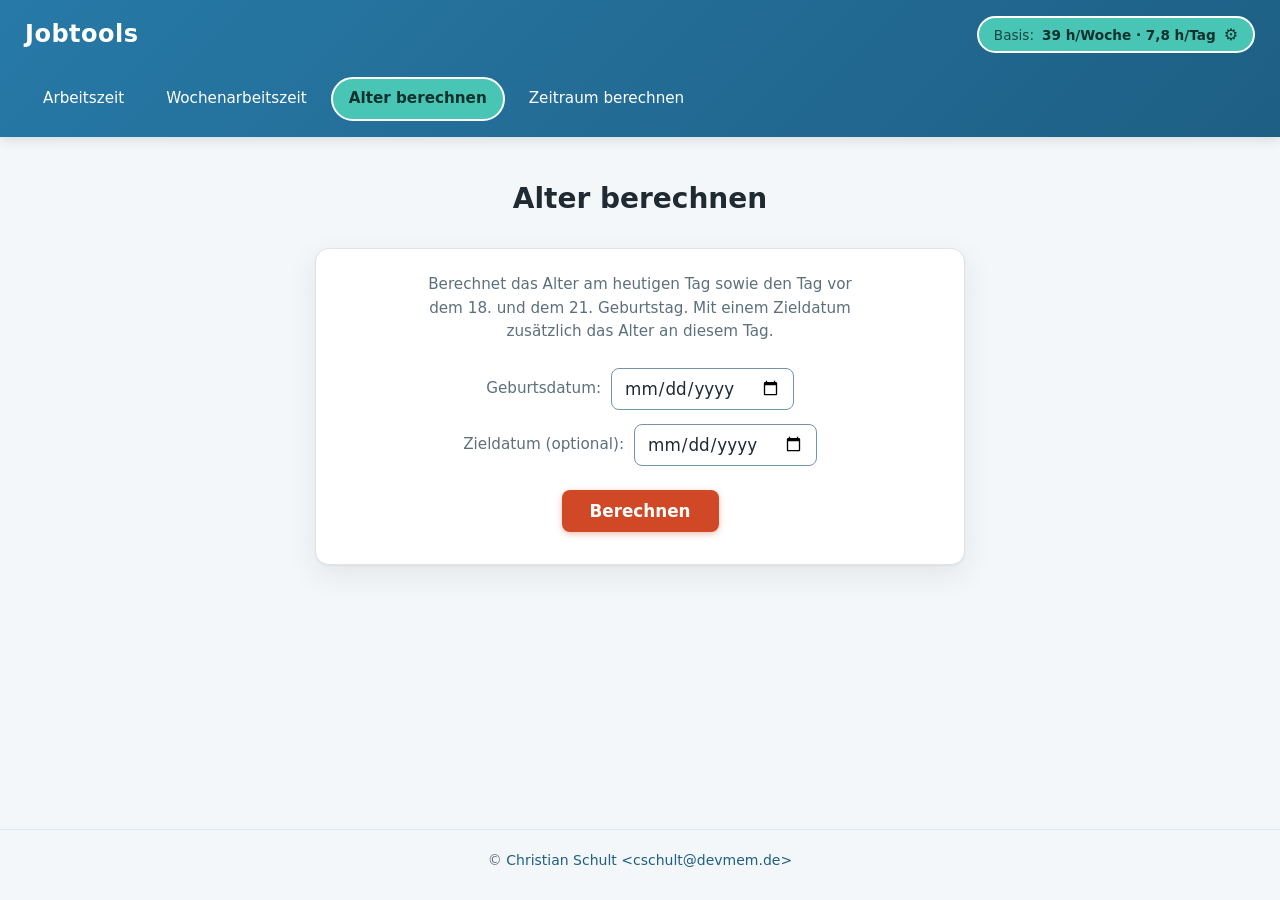
==== commit 483c50c7: "Alter zu einem Zieldatum berechnen Das Zieldatum ist freiwillig: ohne Eingabe zeigt die Seite unverä" ====
--- a/ages.html
+++ b/ages.html
@@ -30,7 +30,7 @@
     <div id="maxi-container">
       <p class="hint">
         Berechnet das Alter am heutigen Tag sowie den Tag vor dem 18. und dem
-        21. Geburtstag.
+        21. Geburtstag. Mit einem Zieldatum zusätzlich das Alter an diesem Tag.
       </p>
 
       <form id="age-form">
@@ -39,11 +39,17 @@
             <label for="birthday">Geburtsdatum:</label>
             <input type="date" name="birthday" id="birthday" value="" />
           </div>
+          <div class="input-line">
+            <label for="target">Zieldatum (optional):</label>
+            <input type="date" name="target" id="target" value="" />
+          </div>
         </div>
         <div id="button-container">
           <button type="submit">Berechnen</button>
         </div>
       </form>
+
+      <p class="form-error" id="age-error" role="alert" hidden></p>
 
       <dl id="result-container" aria-live="polite">
         <div class="result-row">
@@ -58,6 +64,12 @@
           <dt>Tag vor dem 21.</dt>
           <dd id="day-before-21"></dd>
         </div>
+        <!-- erscheint nur, wenn ein Zieldatum eingetragen wurde; ages.js
+             schaltet zwischen "none" und dem Standardwert aus dem Stylesheet -->
+        <div class="result-row" id="row-age-target" style="display: none">
+          <dt id="age-target-label">Alter am Zieldatum</dt>
+          <dd id="age-target"></dd>
+        </div>
       </dl>
     </div>
   </main>
--- a/style.css
+++ b/style.css
@@ -139,6 +139,9 @@
 .navbar a {
   display: block;
   padding: 0.5rem 1rem;
+  /* durchsichtiger Rand hält alle Einträge gleich groß; nur die aktive
+     Seite färbt ihn ein, sonst würde sie beim Wechsel springen */
+  border: 2px solid transparent;
   border-radius: 99rem;  /* Pillenform */
   /* volle Deckkraft: mit 85 % lag der Kontrast bei 3,95:1 */
   color: #fff;
@@ -159,7 +162,10 @@
   outline-offset: 2px;
 }
 
+/* heller Rand wie beim Basis-Chip: die türkise Fläche erreicht gegen das
+   Header-Blau nur 2,27:1, der Rand macht die Pille mit 4,80:1 erkennbar */
 .navbar a.active {
+  border-color: #fff;
   background-color: var(--teal);
   color: #10312d;
   font-weight: 600;
@@ -179,6 +185,9 @@
   align-items: center;
   gap: 0.5rem;
   padding: 0.4375rem 0.9375rem;
+  /* heller Rand: die türkise Fläche erreicht gegen das Header-Blau nur
+     2,27:1, der weiße Rand macht die Schaltfläche mit 4,80:1 erkennbar */
+  border: 2px solid #fff;
   border-radius: 99rem;  /* Pillenform */
   background-color: var(--teal);
   color: #10312d;
@@ -320,6 +329,18 @@
   color: var(--muted);
   font-size: 1rem;
   font-weight: 500;
+}
+
+/* Hinweis bei unvollständiger Eingabe; role="alert" meldet ihn Screenreadern */
+.form-error {
+  margin: 1.25rem 0 0;
+  color: var(--coral-dark);
+  font-size: 0.95rem;
+  font-weight: 600;
+}
+
+.form-error[hidden] {
+  display: none;
 }
 
 footer {
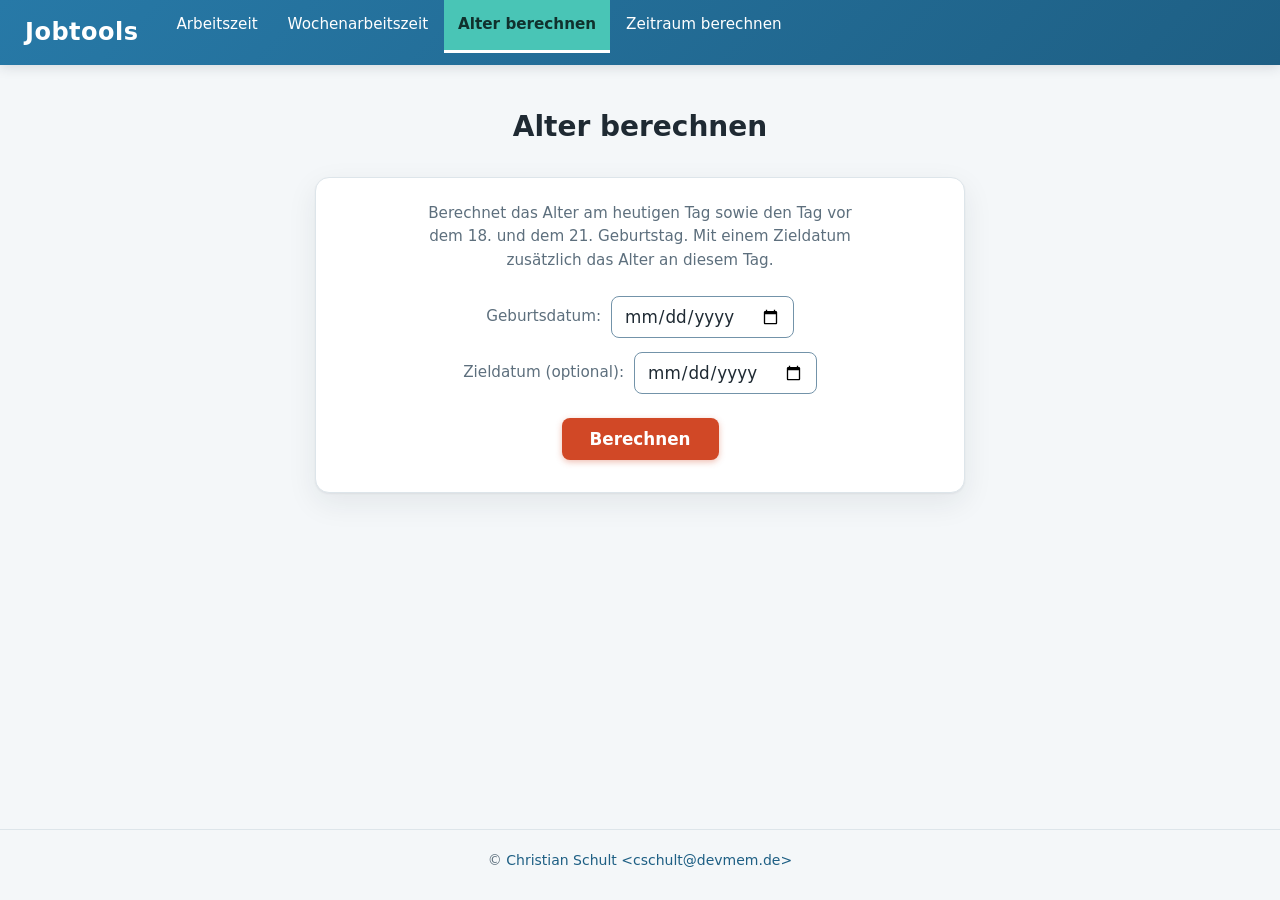
==== commit 11cad571: "Kopfleiste als Reiter, Basis-Anzeige nur wo sie wirkt Titel, Navigation und Basis-Anzeige stehen jet" ====
--- a/ages.html
+++ b/ages.html
@@ -6,7 +6,6 @@
   <meta name="viewport" content="width=device-width, initial-scale=1" />
   <title>Alter berechnen – Jobtools</title>
   <link href="style.css" rel="stylesheet" />
-  <script src="settings.js" defer></script>
   <script src="ages.js" defer></script>
 </head>
 
--- a/style.css
+++ b/style.css
@@ -22,6 +22,7 @@
   --coral: #d14826;      /* weiße Schrift darauf: 4,50:1 */
   --coral-dark: #b73f21; /* Hover und Fehlertext: 5,61:1 */
   --coral-tint: #fdefe9;
+  --coral-light: #ffa48c; /* Kante im Header: 3,62:1 gegen --blue-dark */
 
   --ink: #1f2a33;
   --muted: #5d6f7d;
@@ -103,19 +104,25 @@
   z-index: 999;
   display: flex;
   flex-wrap: wrap;
-  align-items: center;
-  gap: 0.75rem;
-  padding: 1rem 1.5625rem 0;
+  /* stretch statt center: die Einträge der Navigation sollen als Reiter
+     die volle Höhe der Leiste ausfüllen */
+  align-items: stretch;
+  gap: 0 1.5rem;
+  padding: 0 1.5625rem;
   background: linear-gradient(135deg, var(--blue) 0%, var(--blue-dark) 100%);
   box-shadow: 0 2px 12px rgba(31, 42, 51, 0.15);
 }
 
-/* Reihenfolge im Header: Titel, Basis-Anzeige, darunter die Navigation.
-   settings.js hängt die Basis-Anzeige ans Ende des Headers. */
+/* Reihenfolge im Header: Titel, Navigation, Basis-Anzeige – dieselbe
+   Reihenfolge, in der die Tastatur sie ansteuert. settings.js hängt die
+   Basis-Anzeige ans Ende des Headers. */
 .brand {
   order: 1;
-  flex: 1 1 auto;
+  display: flex;
+  align-items: center;
+  flex: 0 0 auto;
   margin: 0;
+  padding: 0.875rem 0;
   color: #fff;
   font-size: 1.5rem;
   font-weight: 600;
@@ -123,26 +130,29 @@
 }
 
 .navbar {
-  order: 3;
-  flex: 1 1 100%;
+  order: 2;
+  display: flex;
+  align-items: stretch;
+  flex: 1 1 auto;
 }
 
 .navbar ul {
   display: flex;
   flex-wrap: wrap;
-  gap: 0.375rem;
+  align-items: stretch;
+  gap: 0 0.125rem;
   margin: 0;
-  padding: 0.75rem 0 1rem;
+  padding: 0;
   list-style: none;
 }
 
 .navbar a {
-  display: block;
-  padding: 0.5rem 1rem;
-  /* durchsichtiger Rand hält alle Einträge gleich groß; nur die aktive
-     Seite färbt ihn ein, sonst würde sie beim Wechsel springen */
-  border: 2px solid transparent;
-  border-radius: 99rem;  /* Pillenform */
+  display: flex;
+  align-items: center;
+  padding: 0.8125rem 0.875rem;
+  /* durchsichtige Kante hält alle Einträge gleich hoch; nur die aktive
+     Seite färbt sie ein, sonst würde sie beim Wechsel springen */
+  border-bottom: 3px solid transparent;
   /* volle Deckkraft: mit 85 % lag der Kontrast bei 3,95:1 */
   color: #fff;
   font-size: 0.95rem;
@@ -155,17 +165,24 @@
   color: #fff;
 }
 
-/* im Header trägt Weiß den Fokus (4,80:1), Türkis käme dort nur auf 1,6:1 */
-.navbar a:focus-visible,
+/* im Header trägt Weiß den Fokus (4,80:1), Türkis käme dort nur auf 1,6:1.
+   Der Rahmen liegt innen, weil die Reiter die volle Höhe der Leiste füllen
+   und ein außen liegender oben und unten abgeschnitten würde. */
+.navbar a:focus-visible {
+  outline: 3px solid #fff;
+  outline-offset: -3px;
+}
+
 .settings-toggle:focus-visible {
   outline: 3px solid #fff;
   outline-offset: 2px;
 }
 
-/* heller Rand wie beim Basis-Chip: die türkise Fläche erreicht gegen das
-   Header-Blau nur 2,27:1, der Rand macht die Pille mit 4,80:1 erkennbar */
+/* helle Kante wie der Rand des Basis-Chips: die türkise Fläche erreicht
+   gegen das Header-Blau nur 2,27:1, die Kante macht den Reiter mit 4,80:1
+   erkennbar */
 .navbar a.active {
-  border-color: #fff;
+  border-bottom-color: #fff;
   background-color: var(--teal);
   color: #10312d;
   font-weight: 600;
@@ -176,43 +193,62 @@
    --------------------------------------------------------------- */
 
 .settings {
-  order: 2;
+  order: 3;
   position: relative;
-}
-
+  display: flex;
+  align-items: stretch;
+  /* reicht der Platz für Titel, Navigation und Anzeige nicht in einer
+     Zeile, rutscht die Anzeige in die nächste – dort soll sie am rechten
+     Rand stehen und nicht unter dem Titel kleben */
+  margin-left: auto;
+}
+
+/* in allem wie ein Eintrag der Navigation: gleiche Höhe, gleiche Schrift,
+   kantig, Fläche erst beim Überfahren */
 .settings-toggle {
   display: inline-flex;
   align-items: center;
   gap: 0.5rem;
-  padding: 0.4375rem 0.9375rem;
-  /* heller Rand: die türkise Fläche erreicht gegen das Header-Blau nur
-     2,27:1, der weiße Rand macht die Schaltfläche mit 4,80:1 erkennbar */
-  border: 2px solid #fff;
-  border-radius: 99rem;  /* Pillenform */
-  background-color: var(--teal);
-  color: #10312d;
-  font-size: 0.85rem;
+  padding: 0.8125rem 0.875rem;
+  border: none;
+  border-bottom: 3px solid transparent;
+  border-radius: 0;
+  background-color: transparent;
+  color: #fff;
+  font-size: 0.95rem;
+  font-weight: 400;
   box-shadow: none;
 }
 
 .settings-toggle:hover {
-  background-color: var(--teal-dark);
+  background-color: rgba(255, 255, 255, 0.15);
+  color: #fff;
   box-shadow: none;
 }
 
-/* abweichende Basis fällt farblich auf */
-.settings-toggle.is-custom {
-  background-color: var(--coral);
-  color: #fff;
-}
-
-.settings-toggle.is-custom:hover {
-  background-color: var(--coral-dark);
-}
-
-.settings-label {
-  font-weight: 500;
-  opacity: 0.85;
+/* aufgeklappt trägt die Schaltfläche dieselbe helle Kante wie die aktive
+   Seite in der Navigation */
+.settings-toggle[aria-expanded="true"] {
+  border-bottom-color: #fff;
+}
+
+/* Abweichende Basis färbt die Kante. Nicht mit --coral: die Projekt-
+   koralle erreicht gegen das Header-Blau nur 1,07:1 und wäre als
+   3px-Kante kaum auszumachen. Der aufgehellte Ton kommt dort, wo die
+   Anzeige sitzt – am rechten Rand über dem dunklen Ende des Verlaufs –
+   auf 3,62:1. Die Regel steht bewusst nach der für den aufgeklappten
+   Zustand: bei gleicher Spezifität gewinnt die spätere, das Signal also
+   die weiße Kante. */
+.settings-toggle.is-custom,
+.settings-toggle.is-custom[aria-expanded="true"] {
+  border-bottom-color: var(--coral-light);
+}
+
+/* Beschriftung und Wert trennt allein das Schriftgewicht. Früher lag auf
+   der Beschriftung opacity: 0.85 – auf der türkisen Fläche unkritisch, auf
+   dem Header-Blau senkte das den Kontrast unter die geforderten 4,5:1. */
+.settings-value {
+  font-weight: 600;
 }
 
 .settings-icon {
@@ -221,7 +257,7 @@
 
 .settings-panel {
   position: absolute;
-  top: calc(100% + 0.625rem);
+  top: 100%;
   right: 0;
   z-index: 1000;
   display: flex;
@@ -368,8 +404,9 @@
    Karte
    --------------------------------------------------------------- */
 
+/* kein min-width: ein Mindestmaß in rem wüchse mit der Schriftgröße mit und
+   schöbe die Karte bei großer Schrift aus dem schmalen Fenster heraus */
 #maxi-container {
-  min-width: 17.5rem;
   max-width: 40.625rem;
   margin: 0 auto;
   padding: 2rem 1.75rem;
@@ -558,7 +595,9 @@
    Liste auf, damit die Spalten zeilenübergreifend bündig stehen. */
 #result-container {
   display: none;
-  grid-template-columns: max-content 1fr;
+  /* minmax(0, …) statt max-content: die Bezeichnungsspalte darf schrumpfen
+     und umbrechen, statt bei großer Schrift das Fenster zu sprengen */
+  grid-template-columns: minmax(0, max-content) minmax(0, 1fr);
   align-items: baseline;
   gap: 0.75rem 1.125rem;
   margin: 1.625rem 0 0;
@@ -607,7 +646,7 @@
 
 .result-grid {
   display: grid;
-  grid-template-columns: max-content 1fr;
+  grid-template-columns: minmax(0, max-content) minmax(0, 1fr);
   align-items: baseline;
   gap: 0.75rem 1.125rem;
   margin: 0;
@@ -719,12 +758,16 @@
     width: 100%;
   }
 
-  .result-grid {
+  /* Bezeichnung über den Wert stellen: nebeneinander passen beide Spalten
+     bei großer Schrift nicht mehr ins Fenster */
+  .result-grid,
+  #result-container {
     grid-template-columns: 1fr;
     gap: 0.25rem 0;
   }
 
-  .result-grid dd {
+  .result-grid dd,
+  #result-container dd {
     margin-bottom: 0.625rem;
   }
 }
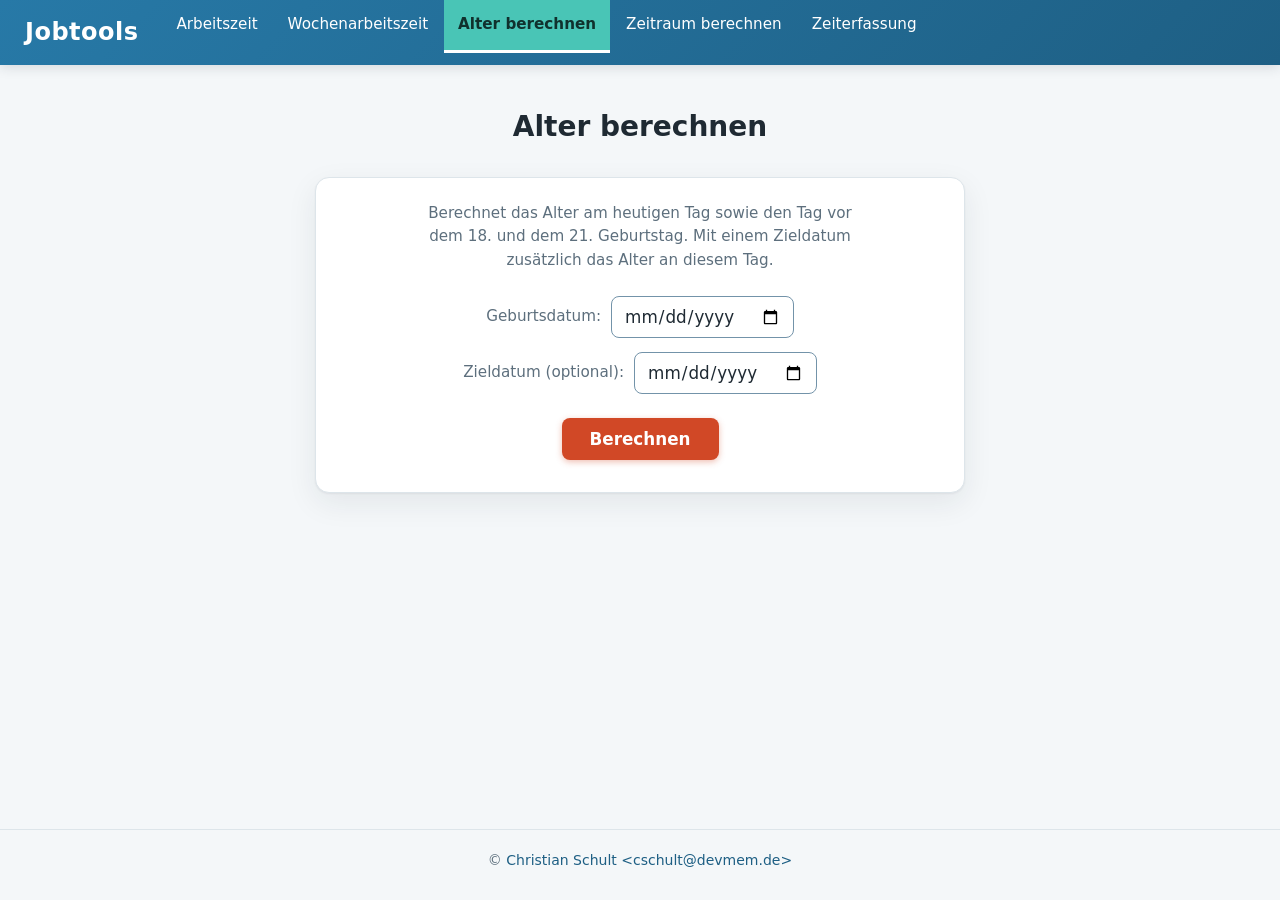
==== commit 742f0165: "Zeiterfassung in Navigation und a11y-Prüfung aufnehmen Damit die neue Seite von überall erreichbar i" ====
--- a/ages.html
+++ b/ages.html
@@ -20,6 +20,7 @@
         <li><a href="convert.html">Wochenarbeitszeit</a></li>
         <li><a class="active" href="ages.html" aria-current="page">Alter berechnen</a></li>
         <li><a href="durations.html">Zeitraum berechnen</a></li>
+        <li><a href="log.html">Zeiterfassung</a></li>
       </ul>
     </nav>
   </header>
